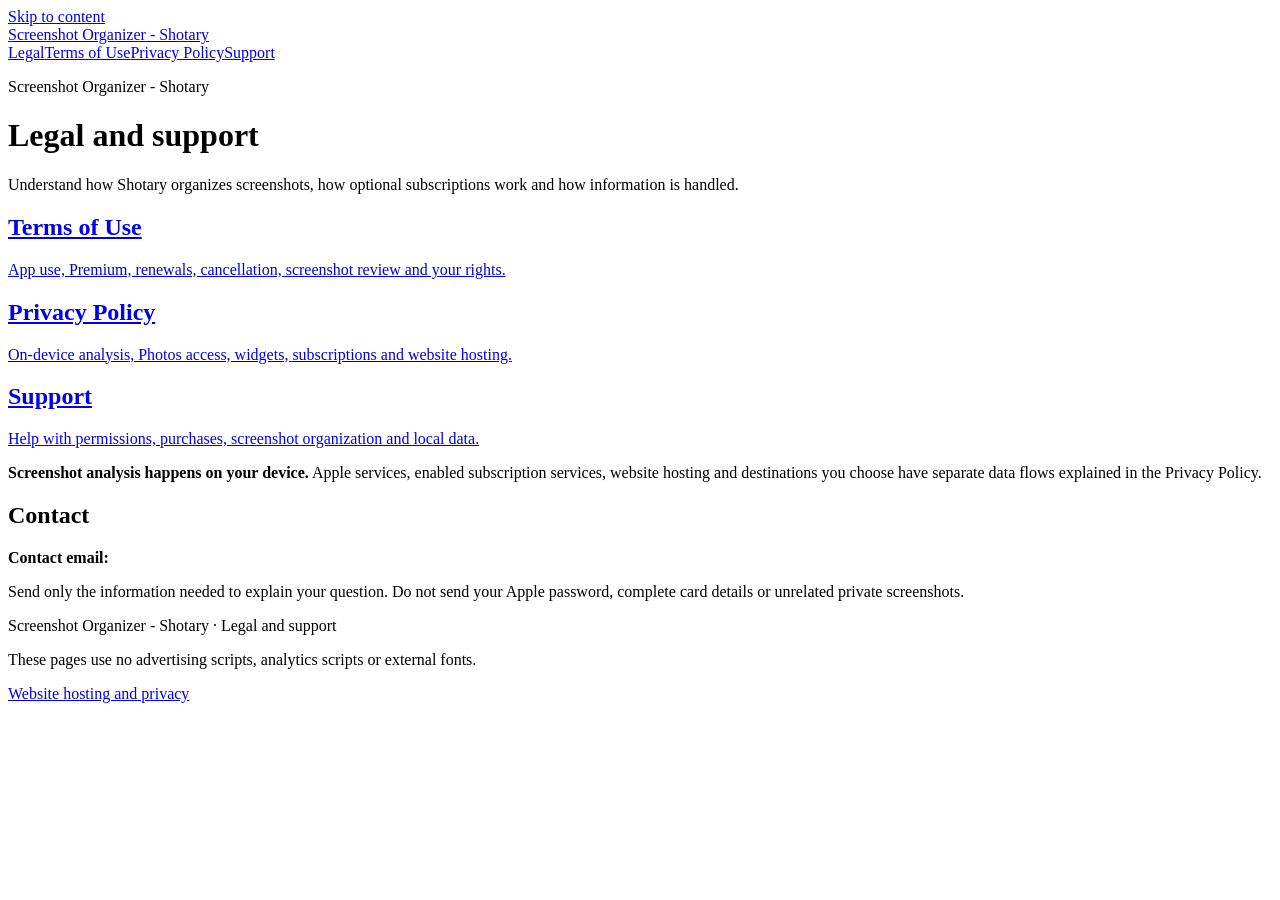
==== index.html @ 89a07336 "Add files via upload" ====
<!doctype html>
<html lang="en">
<head>
  <meta charset="utf-8">
  <meta name="viewport" content="width=device-width, initial-scale=1">
  <meta name="description" content="Official Terms of Use, Privacy Policy and support information for Screenshot Organizer - Shotary.">
  <meta name="referrer" content="no-referrer">
  <meta http-equiv="Content-Security-Policy" content="default-src 'none'; style-src 'self'; img-src 'self' data:; base-uri 'none'; form-action 'none'; object-src 'none'; upgrade-insecure-requests">
  <meta name="color-scheme" content="light">
  <title>Legal and support | Screenshot Organizer - Shotary</title>
  <link rel="stylesheet" href="assets/legal.css">
</head>
<body>
  <a class="skip-link" href="#main">Skip to content</a>
  <header class="site-header">
    <a class="brand" href="index.html">Screenshot Organizer - Shotary</a>
    <nav aria-label="Legal pages"><a href="index.html" aria-current="page">Legal</a><a href="terms-of-use.html">Terms of Use</a><a href="privacy-policy.html">Privacy Policy</a><a href="support.html">Support</a></nav>
  </header>
  <main id="main">
<p class="eyebrow">Screenshot Organizer - Shotary</p>
<h1>Legal and support</h1>
<p>Understand how Shotary organizes screenshots, how optional subscriptions work and how information is handled.</p>
<div class="cards">
<a class="card" href="terms-of-use.html"><h2>Terms of Use</h2><p>App use, Premium, renewals, cancellation, screenshot review and your rights.</p></a>
<a class="card" href="privacy-policy.html"><h2>Privacy Policy</h2><p>On-device analysis, Photos access, widgets, subscriptions and website hosting.</p></a>
<a class="card" href="support.html"><h2>Support</h2><p>Help with permissions, purchases, screenshot organization and local data.</p></a>
</div>
<div class="summary"><p><strong>Screenshot analysis happens on your device.</strong> Apple services, enabled subscription services, website hosting and destinations you choose have separate data flows explained in the Privacy Policy.</p></div>
<section id="contact"><h2>Contact</h2><p class="contact"><strong>Contact email:</strong> <span data-contact-email class="email-slot"></span></p><p>Send only the information needed to explain your question. Do not send your Apple password, complete card details or unrelated private screenshots.</p></section>
</main>
  <footer class="site-footer">
    <p>Screenshot Organizer - Shotary · Legal and support</p>
    <p>These pages use no advertising scripts, analytics scripts or external fonts.</p>
    <p><a href="privacy-policy.html#website">Website hosting and privacy</a></p>
  </footer>
</body>
</html>
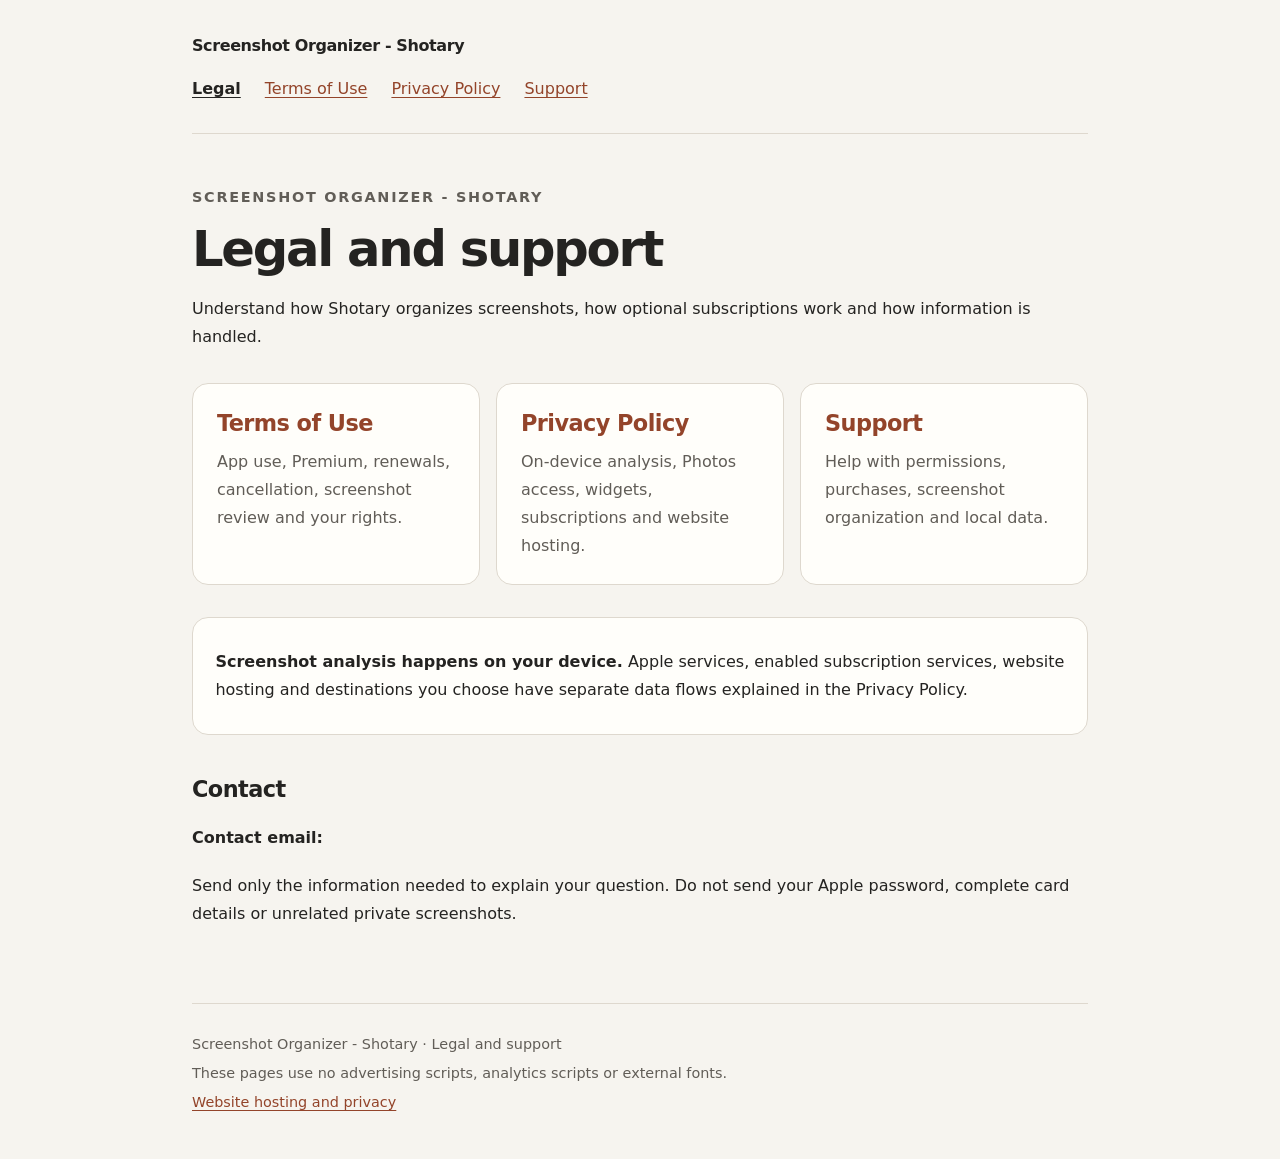
==== commit 1ccb2077: "Update index.html" ====
--- a/index.html
+++ b/index.html
@@ -26,7 +26,7 @@
 <a class="card" href="support.html"><h2>Support</h2><p>Help with permissions, purchases, screenshot organization and local data.</p></a>
 </div>
 <div class="summary"><p><strong>Screenshot analysis happens on your device.</strong> Apple services, enabled subscription services, website hosting and destinations you choose have separate data flows explained in the Privacy Policy.</p></div>
-<section id="contact"><h2>Contact</h2><p class="contact"><strong>Contact email:</strong> <span data-contact-email class="email-slot"></span></p><p>Send only the information needed to explain your question. Do not send your Apple password, complete card details or unrelated private screenshots.</p></section>
+<section id="contact"><h2>Contact</h2><p class="contact"><strong>Contact email:</strong> <span data-contact-email class="masalappfactory@gmail.com"></span></p><p>Send only the information needed to explain your question. Do not send your Apple password, complete card details or unrelated private screenshots.</p></section>
 </main>
   <footer class="site-footer">
     <p>Screenshot Organizer - Shotary · Legal and support</p>
--- a/assets/legal.css
+++ b/assets/legal.css
@@ -0,0 +1,71 @@
+:root {
+  color-scheme: light;
+  --paper: #f6f4ef;
+  --surface: #fffefa;
+  --ink: #242321;
+  --muted: #615d57;
+  --accent: #93442a;
+  --line: #ded8ce;
+}
+* { box-sizing: border-box; }
+html { scroll-padding-top: 1.5rem; }
+body {
+  margin: 0;
+  color: var(--ink);
+  background: var(--paper);
+  font: 1rem/1.75 system-ui, -apple-system, BlinkMacSystemFont, "Segoe UI", sans-serif;
+  overflow-wrap: anywhere;
+}
+a { color: var(--accent); text-underline-offset: .2em; }
+a:hover { text-decoration-thickness: .13em; }
+a:focus-visible, summary:focus-visible { outline: 3px solid var(--accent); outline-offset: 5px; }
+.skip-link { position: absolute; top: -6rem; left: 1rem; padding: .7rem; background: var(--surface); }
+.skip-link:focus { top: 1rem; }
+.site-header, main, .site-footer { width: min(100% - 2.5rem, 56rem); margin-inline: auto; }
+.site-header { padding-block: 2rem 1.5rem; border-bottom: 1px solid var(--line); }
+.brand { display: block; color: var(--ink); font-weight: 650; text-decoration: none; letter-spacing: -.025em; }
+nav { display: flex; flex-wrap: wrap; gap: .2rem 1.5rem; margin-top: .6rem; }
+nav a { padding-block: .35rem; }
+nav a[aria-current="page"] { color: var(--ink); font-weight: 650; }
+main { padding-block: 2.5rem 4rem; }
+h1 { font-size: clamp(2.1rem, 5vw, 3.1rem); line-height: 1.2; letter-spacing: -.045em; margin: 0 0 1rem; }
+h2 { font-size: 1.4rem; line-height: 1.4; letter-spacing: -.025em; margin: 2.4rem 0 .7rem; }
+h3 { font-size: 1.075rem; line-height: 1.5; margin: 1.6rem 0 .4rem; }
+p { margin: .7rem 0; }
+ul, ol { padding-inline-start: 1.5rem; }
+li { margin-block: .35rem; }
+.eyebrow, .updated { color: var(--muted); font-size: .9rem; }
+.eyebrow { letter-spacing: .12em; text-transform: uppercase; font-weight: 600; margin-bottom: .6rem; }
+.summary, .notice { padding: 1.2rem 1.4rem; border: 1px solid var(--line); border-radius: 1rem; background: var(--surface); margin-block: 1.5rem; }
+.notice { border-inline-start: 4px solid var(--accent); }
+.toc { margin-block: 2rem; border-block: 1px solid var(--line); padding-block: 1rem; }
+.toc summary { cursor: pointer; font-weight: 600; }
+.toc ol { columns: 2; column-gap: 2rem; }
+.toc li { break-inside: avoid; }
+.cards { display: grid; grid-template-columns: repeat(auto-fit, minmax(min(100%, 16rem), 1fr)); gap: 1rem; margin-block: 2rem; }
+.card { display: block; padding: 1.5rem; border: 1px solid var(--line); border-radius: 1rem; background: var(--surface); color: var(--ink); text-decoration: none; }
+.card h2 { margin: 0 0 .5rem; color: var(--accent); }
+.card p { margin: 0; color: var(--muted); }
+.table-wrap { overflow-x: auto; margin-block: 1rem; }
+table { width: 100%; border-collapse: collapse; font-size: .95rem; }
+caption { text-align: left; font-weight: 600; margin-block: .5rem; }
+th, td { border: 1px solid var(--line); text-align: left; vertical-align: top; padding: .8rem; min-width: 9rem; }
+th { background: var(--surface); }
+.email-slot:empty { display: inline-block; min-width: min(17rem, 75%); min-height: 1.4em; vertical-align: text-bottom; border-bottom: 1px solid var(--muted); }
+.contact { padding-block: .5rem; }
+.site-footer { border-top: 1px solid var(--line); padding-block: 1.5rem 2.5rem; font-size: .9rem; color: var(--muted); }
+.site-footer p { margin-block: .25rem; }
+@media (max-width: 36rem) {
+  .site-header, main, .site-footer { width: min(100% - 2rem, 56rem); }
+  .toc ol { columns: 1; }
+  .summary, .notice { padding: 1rem; }
+}
+@media print {
+  body { background: #fff; color: #000; font-size: 10pt; }
+  .site-header, main, .site-footer { width: 100%; }
+  .site-header nav, .skip-link, .toc { display: none; }
+  main { padding-block: 1rem; }
+  section, tr { break-inside: avoid; }
+  a { color: #000; }
+  h2 { break-after: avoid; }
+}
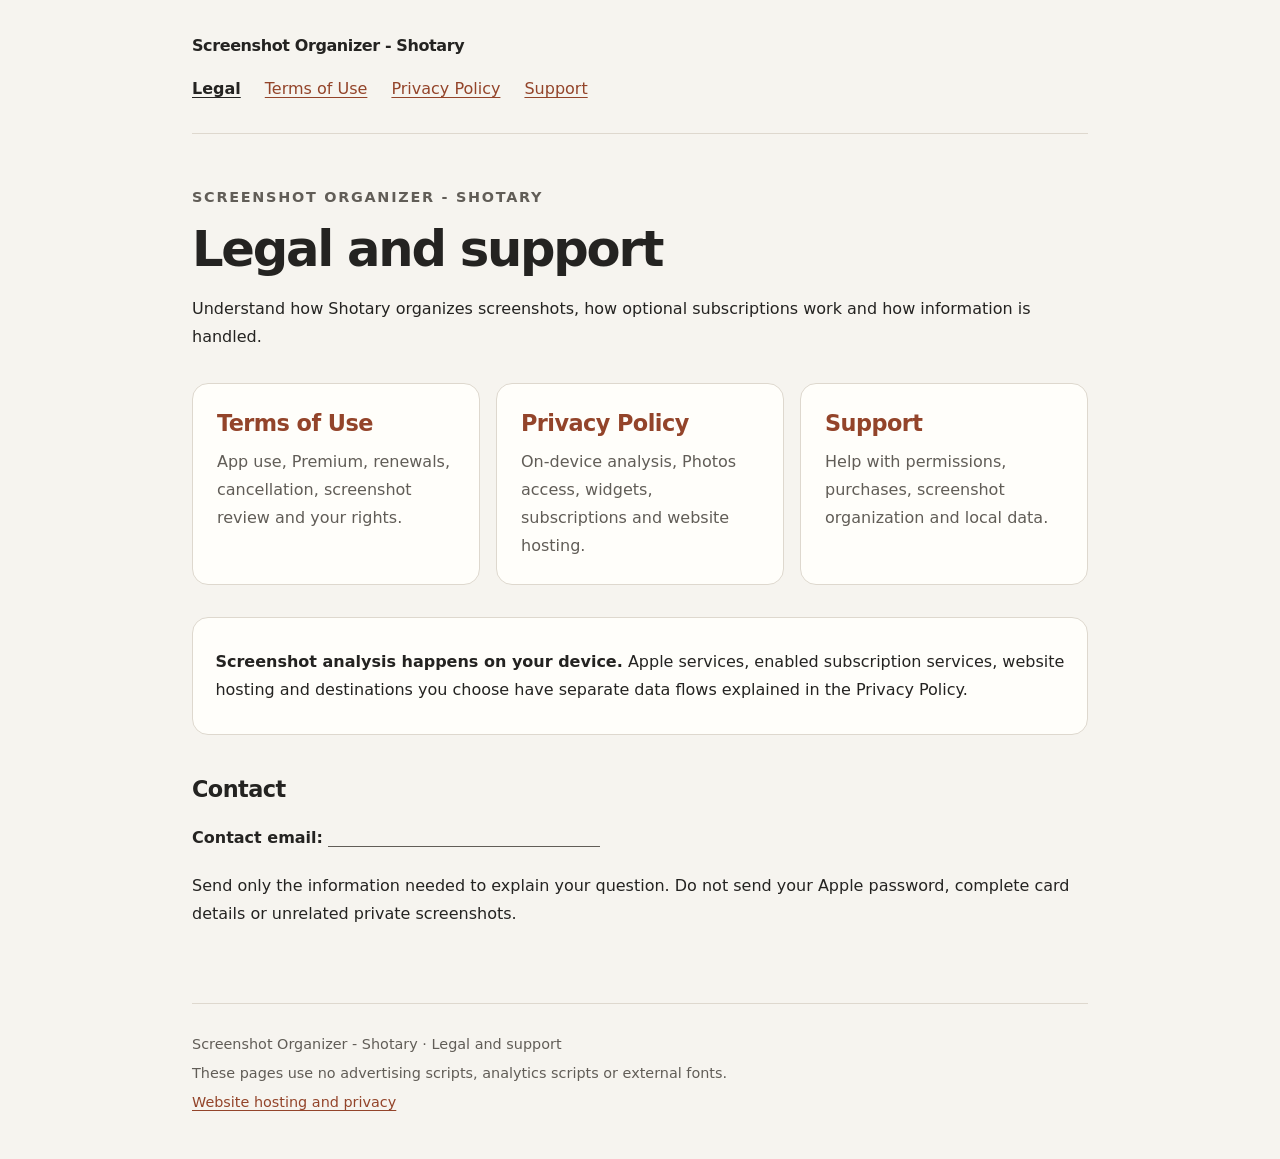
==== commit 5c9a9ac0: "Add files via upload" ====
--- a/index.html
+++ b/index.html
@@ -26,7 +26,7 @@
 <a class="card" href="support.html"><h2>Support</h2><p>Help with permissions, purchases, screenshot organization and local data.</p></a>
 </div>
 <div class="summary"><p><strong>Screenshot analysis happens on your device.</strong> Apple services, enabled subscription services, website hosting and destinations you choose have separate data flows explained in the Privacy Policy.</p></div>
-<section id="contact"><h2>Contact</h2><p class="contact"><strong>Contact email:</strong> <span data-contact-email class="masalappfactory@gmail.com"></span></p><p>Send only the information needed to explain your question. Do not send your Apple password, complete card details or unrelated private screenshots.</p></section>
+<section id="contact"><h2>Contact</h2><p class="contact"><strong>Contact email:</strong> <span data-contact-email class="email-slot"></span></p><p>Send only the information needed to explain your question. Do not send your Apple password, complete card details or unrelated private screenshots.</p></section>
 </main>
   <footer class="site-footer">
     <p>Screenshot Organizer - Shotary · Legal and support</p>
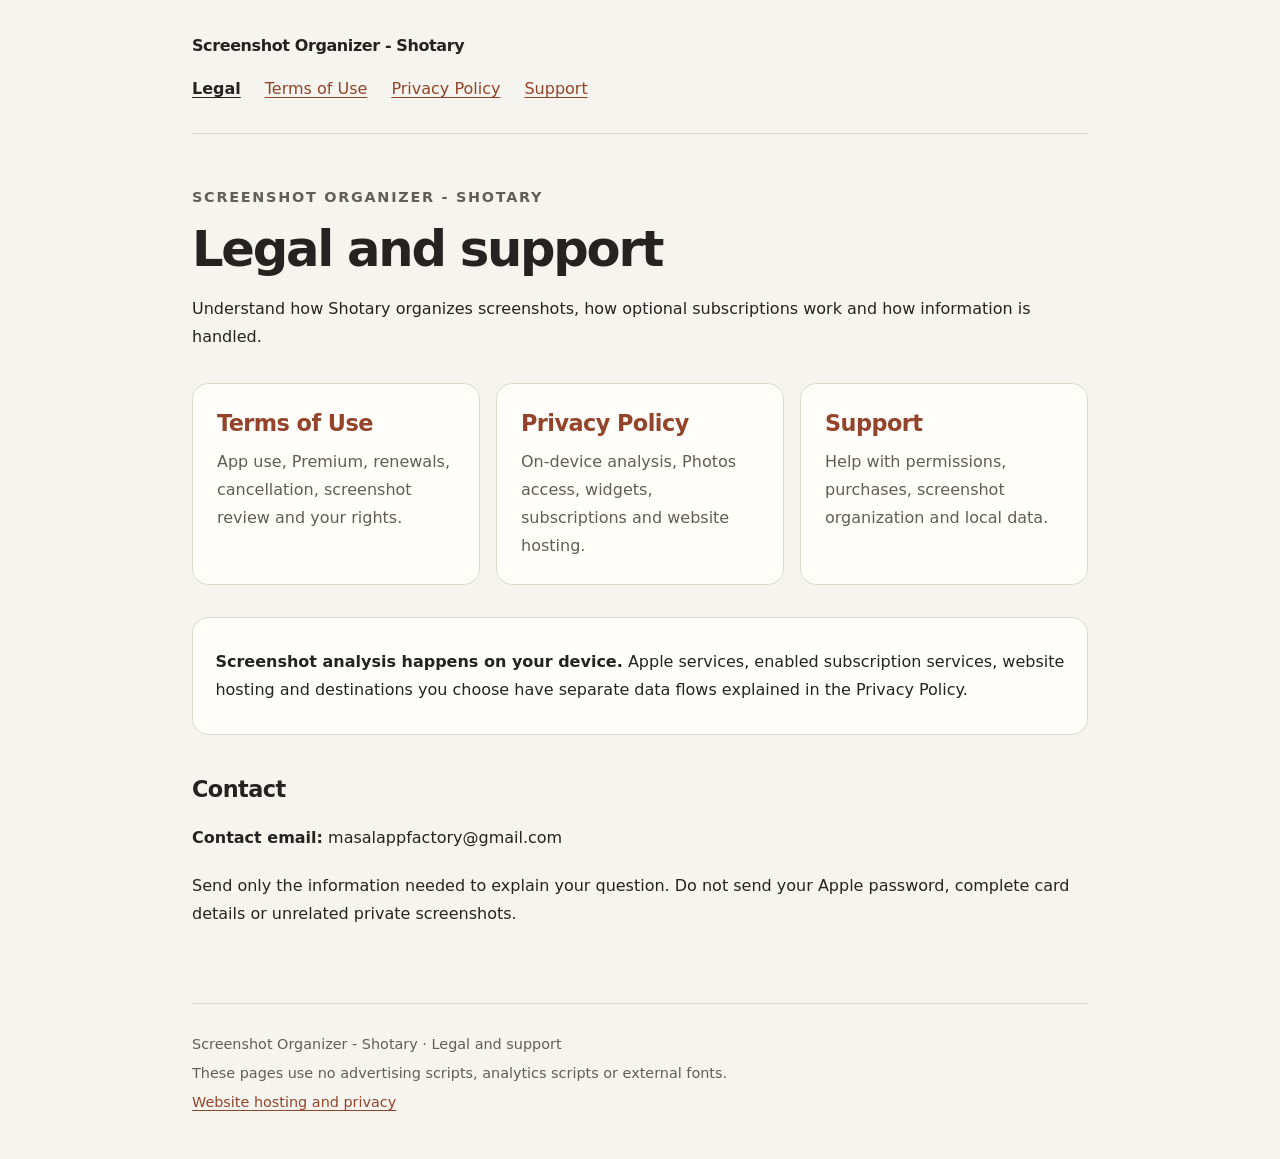
==== commit c2d59955: "Update index.html" ====
--- a/index.html
+++ b/index.html
@@ -26,7 +26,7 @@
 <a class="card" href="support.html"><h2>Support</h2><p>Help with permissions, purchases, screenshot organization and local data.</p></a>
 </div>
 <div class="summary"><p><strong>Screenshot analysis happens on your device.</strong> Apple services, enabled subscription services, website hosting and destinations you choose have separate data flows explained in the Privacy Policy.</p></div>
-<section id="contact"><h2>Contact</h2><p class="contact"><strong>Contact email:</strong> <span data-contact-email class="email-slot"></span></p><p>Send only the information needed to explain your question. Do not send your Apple password, complete card details or unrelated private screenshots.</p></section>
+<section id="contact"><h2>Contact</h2><p class="contact"><strong>Contact email:</strong> <span data-contact-email class="email-slot">masalappfactory@gmail.com</span></p><p>Send only the information needed to explain your question. Do not send your Apple password, complete card details or unrelated private screenshots.</p></section>
 </main>
   <footer class="site-footer">
     <p>Screenshot Organizer - Shotary · Legal and support</p>
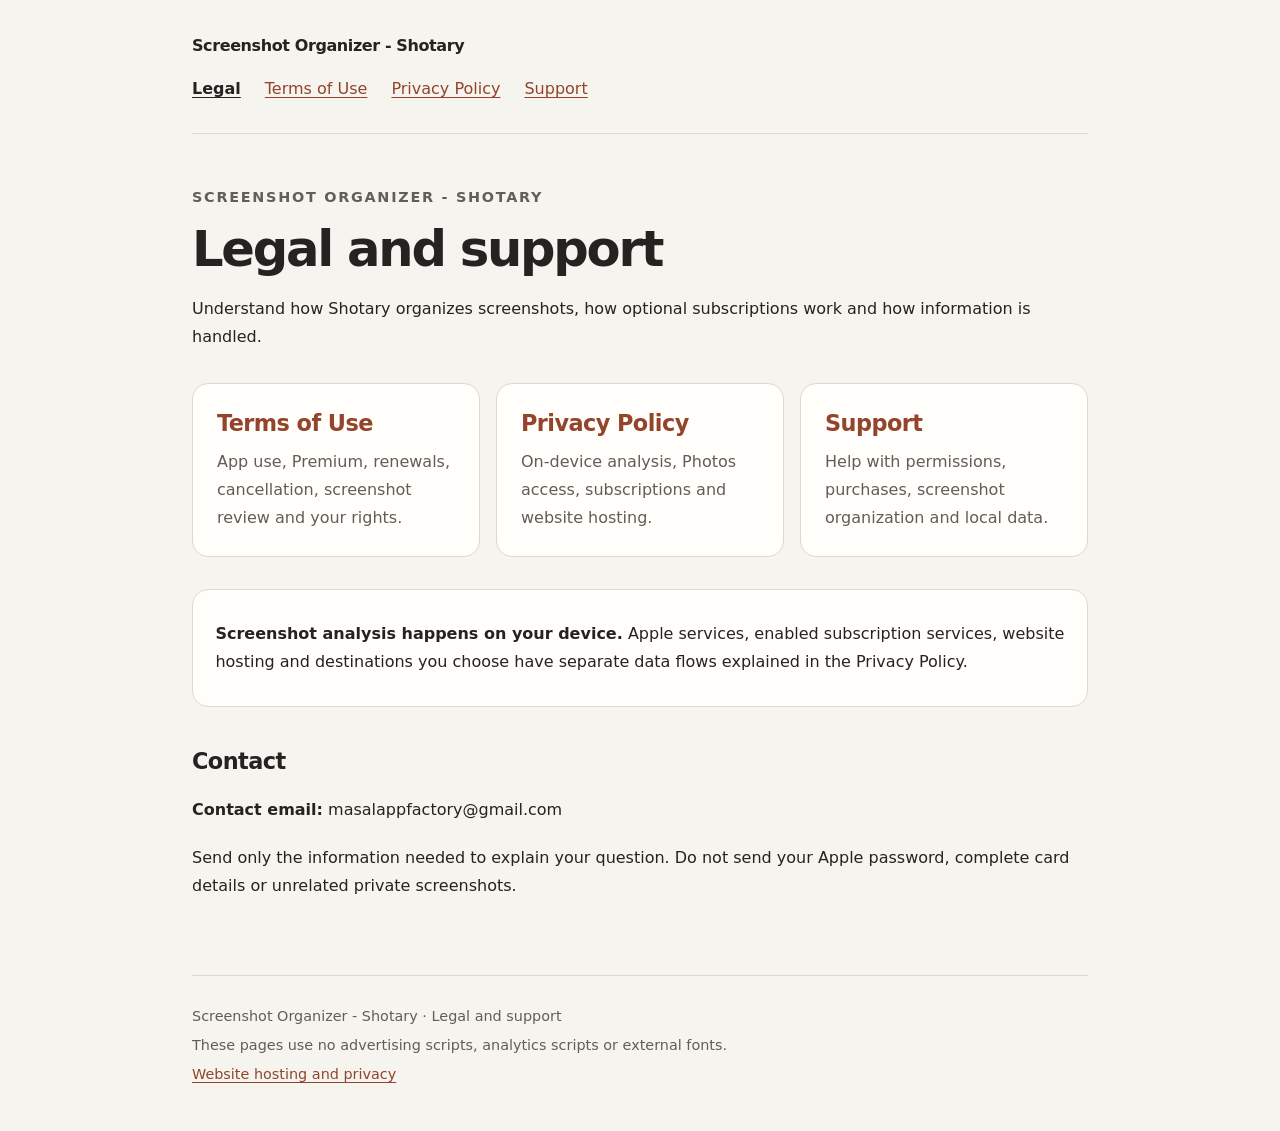
==== commit 344679e6: "Add files via upload" ====
--- a/index.html
+++ b/index.html
@@ -22,7 +22,7 @@
 <p>Understand how Shotary organizes screenshots, how optional subscriptions work and how information is handled.</p>
 <div class="cards">
 <a class="card" href="terms-of-use.html"><h2>Terms of Use</h2><p>App use, Premium, renewals, cancellation, screenshot review and your rights.</p></a>
-<a class="card" href="privacy-policy.html"><h2>Privacy Policy</h2><p>On-device analysis, Photos access, widgets, subscriptions and website hosting.</p></a>
+<a class="card" href="privacy-policy.html"><h2>Privacy Policy</h2><p>On-device analysis, Photos access, subscriptions and website hosting.</p></a>
 <a class="card" href="support.html"><h2>Support</h2><p>Help with permissions, purchases, screenshot organization and local data.</p></a>
 </div>
 <div class="summary"><p><strong>Screenshot analysis happens on your device.</strong> Apple services, enabled subscription services, website hosting and destinations you choose have separate data flows explained in the Privacy Policy.</p></div>
